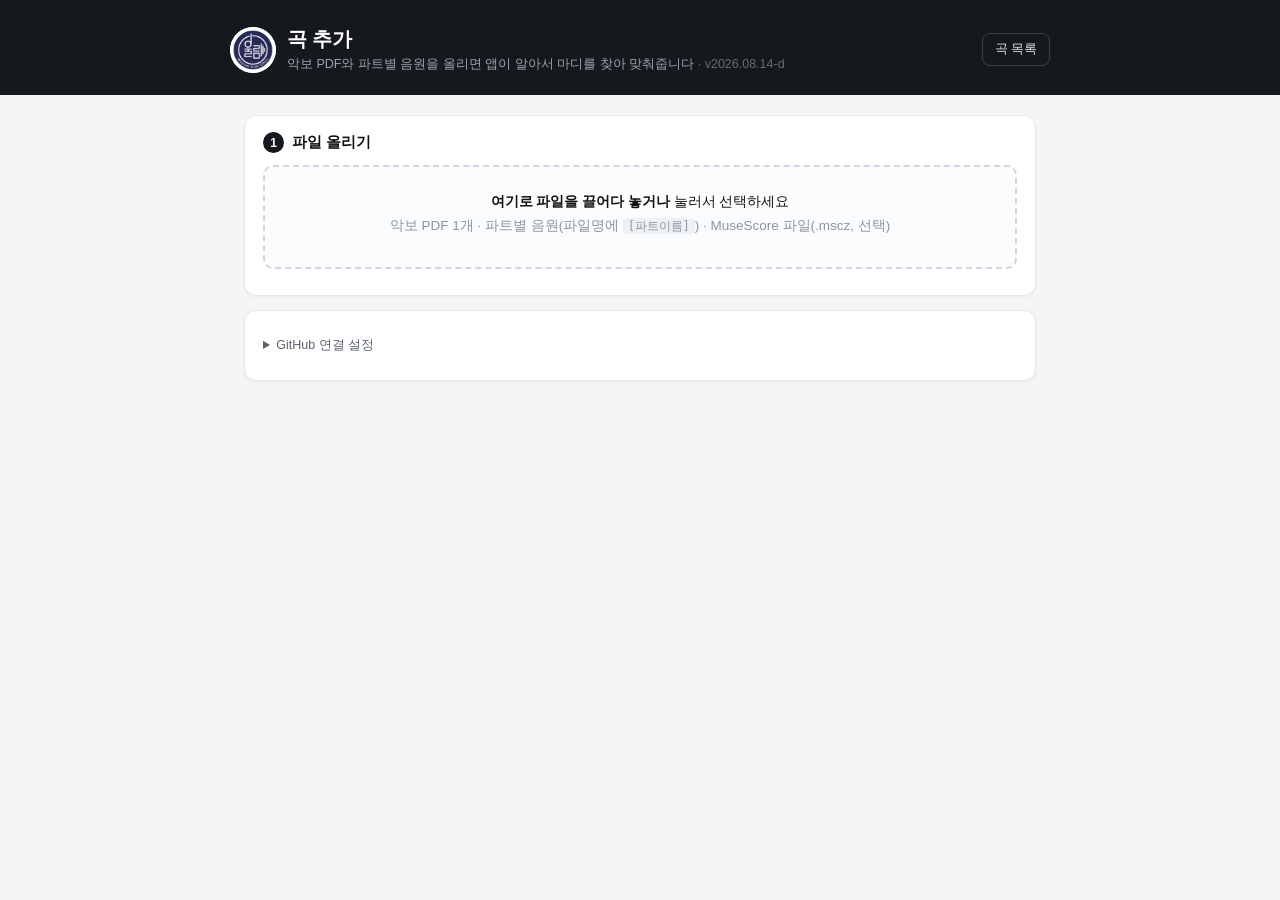
==== add.html @ aa52dc21 "Add files via upload" ====
<!DOCTYPE html>
<html lang="ko">
<head>
<meta charset="utf-8">
<meta name="viewport" content="width=device-width, initial-scale=1, viewport-fit=cover">
<title>곡 추가 — 울림 합창 연습실</title>
<meta name="theme-color" content="#15181d">
<link rel="manifest" href="manifest.webmanifest">
<link rel="apple-touch-icon" href="icon-192.png">
<link rel="icon" href="icon-192.png">
<link rel="stylesheet" href="app.css">
</head>
<body>
<div class="top"><div class="inner"><div class="brand">
  <img src="logo-badge.png" width="46" height="46" alt="">
  <div><h1>곡 추가</h1><p>악보 PDF와 파트별 음원을 올리면 앱이 알아서 마디를 찾아 맞춰줍니다 <span style="opacity:.6">· v2026.08.14-d</span></p></div>
  <a href="index.html" class="btn ghost" style="margin-left:auto">곡 목록</a>
</div></div></div>

<div class="wrap">

  <!-- 1. 파일 -->
  <section class="box">
    <h3><span class="num">1</span> 파일 올리기</h3>
    <div id="drop" class="drop">
      <p><b>여기로 파일을 끌어다 놓거나</b> 눌러서 선택하세요</p>
      <p class="dim">악보 PDF 1개 · 파트별 음원(파일명에 <code>[파트이름]</code>) · MuseScore 파일(.mscz, 선택)</p>
      <input id="files" type="file" multiple accept=".pdf,.mscz,.mscx,audio/*" hidden>
    </div>
    <div id="filelist" class="files"></div>
  </section>

  <!-- 2. 정보 -->
  <section class="box" id="s2" hidden>
    <h3><span class="num">2</span> 곡 정보</h3>
    <div class="grid">
      <label>곡 제목<input id="title" type="text" placeholder="예) When You Believe"></label>
      <label>부제 <span class="dim">(선택)</span><input id="subtitle" type="text" placeholder="예) 울림 어린이합창단"></label>
      <label>주소용 아이디<input id="sid" type="text" placeholder="when-you-believe"></label>
      <label>파트 순서 <span class="dim">(악보 위 → 아래)</span><input id="order" type="text" placeholder="Children,Mum,Dad"></label>
    </div>
  </section>

  <!-- 3. 분석 -->
  <section class="box" id="s3" hidden>
    <h3><span class="num">3</span> 악보 분석</h3>
    <div class="row2">
      <button class="go" id="analyze">분석 시작</button>
      <span class="dim" id="prog"></span>
    </div>
    <div id="result" hidden>
      <div class="stats" id="stats"></div>
      <div class="grid">
        <label>한 단의 오선 수 <span class="dim">(자동)</span><input id="sps" type="number" min="1" max="8" placeholder="자동"></label>
        <label>첫 구간 BPM<input id="bpm" type="number" step="0.25" min="20" max="240"></label>
        <label>1마디 시작 시각(초)<input id="off" type="number" step="0.01"></label>
        <label>&nbsp;<button class="btn wide" id="redo">이 값으로 다시 계산</button></label>
      </div>
      <p class="dim">아래 미리보기에서 마디 상자가 실제 마디와 맞는지, 재생 위치가 악보와 맞는지 확인해주세요.</p>
      <div id="preview" class="preview"></div>
      <div class="row2">
        <button class="btn" id="ptest">▶ 30초 들으며 확인</button>
        <span class="dim" id="ptxt"></span>
      </div>
    </div>
  </section>

  <!-- 4. 저장 -->
  <section class="box" id="s4" hidden>
    <h3><span class="num">4</span> 저장</h3>
    <div class="row2">
      <button class="go" id="save">이 기기에 저장</button>
      <button class="btn" id="zip">폴더 zip 내려받기</button>
      <button class="btn" id="pub">모두에게 공개 (GitHub)</button>
    </div>
    <p class="dim" id="savemsg"></p>


  </section>

  <section class="box">
    <details id="ghbox">
      <summary>GitHub 연결 설정</summary>
      <div class="grid">
        <label>저장소 <span class="dim">(사용자명/저장소명)</span><input id="ghrepo" type="text" placeholder="gungsan0/woolim-choir"></label>
        <label>브랜치<input id="ghbranch" type="text" placeholder="main"></label>
        <label>토큰 <span class="dim">(Contents 쓰기 권한)</span><input id="ghtoken" type="password" placeholder="github_pat_..."></label>
        <label>&nbsp;<button class="btn wide" id="ghtest">연결 확인</button></label>
        <label>&nbsp;<button class="btn wide" id="ghsync">저장소에서 곡 목록 복구</button></label>
      </div>
      <p class="dim"><b>곡 목록 복구</b>는 저장소의 <code>songs/</code> 폴더를 훑어서 <code>songs/index.json</code>을 다시 만듭니다. 앱 파일을 덮어쓰다가 곡 목록이 사라졌을 때 누르면 됩니다.<br>토큰은 이 브라우저에만 저장되며 서버로 보내지 않습니다. GitHub → Settings → Developer settings →
        Fine-grained tokens에서 <b>해당 저장소의 Contents: Read and write</b> 권한만 주면 충분합니다.</p>
    </details>
  </section>

</div>
<script src="vendor/fflate.min.js"></script>
<script type="module" src="add.js"></script>
</body>
</html>
---- app.css ----
:root{
  --bg:#f4f5f7; --panel:#15181d; --line:#2a2f39; --ink:#111; --muted:#6b7280;
}
*{box-sizing:border-box}
html,body{overscroll-behavior-y:none}
body{margin:0;background:var(--bg);color:var(--ink);
  font-family:-apple-system,BlinkMacSystemFont,"Apple SD Gothic Neo","Noto Sans KR",Segoe UI,sans-serif;
  -webkit-text-size-adjust:100%}
a{color:inherit;text-decoration:none}
button{font-family:inherit}

/* ── 랜딩 ───────────────────────────────────── */
.top{background:var(--panel);color:#fff;padding:26px 18px 22px}
.top .inner{max-width:820px;margin:0 auto}
.brand{display:flex;align-items:center;gap:11px}
.brand svg{flex:0 0 auto}
.brand h1{font-size:20px;margin:0;font-weight:700;letter-spacing:-.2px}
.brand p{margin:3px 0 0;font-size:12.5px;color:#9aa3b0}
.wrap{max-width:820px;margin:20px auto 60px;padding:0 14px}
.search{width:100%;padding:11px 14px;border:1px solid #e0e3e8;border-radius:10px;font-size:14px;background:#fff;outline:none}
.search:focus{border-color:#98a3b3}
.list{margin:14px 0 0;display:grid;gap:10px}
.card{display:block;background:#fff;border:1px solid #e6e9ed;border-radius:12px;padding:14px 16px;
  box-shadow:0 1px 3px rgba(0,0,0,.05);transition:.13s;cursor:pointer}
.card:hover{border-color:#c8cfd8;box-shadow:0 3px 12px rgba(0,0,0,.09);transform:translateY(-1px)}
.card h2{margin:0;font-size:16px;font-weight:650;letter-spacing:-.2px}
.card .sub{margin:3px 0 0;font-size:12.5px;color:var(--muted)}
.chips{display:flex;gap:6px;flex-wrap:wrap;margin-top:10px;align-items:center}
.chip{font-size:11.5px;font-weight:650;color:#fff;padding:3px 9px;border-radius:999px}
.meta{font-size:11.5px;color:#98a0ac;margin-left:auto;white-space:nowrap}
.saved{font-size:11.5px;color:#1f9d55;font-weight:650}
.empty{background:#fff;border:1px dashed #d5dae1;border-radius:12px;padding:26px 18px;color:var(--muted);font-size:13.5px;line-height:1.8}
.note{margin-top:26px;font-size:11.5px;color:#98a0ac;line-height:1.8}

/* ── 플레이어 ───────────────────────────────── */
header{position:fixed;top:0;left:0;right:0;z-index:50;background:var(--panel);color:#fff;
  padding:9px 12px;box-shadow:0 2px 14px rgba(0,0,0,.25)}
.row{display:flex;align-items:center;gap:8px;flex-wrap:wrap}
.row + .row{margin-top:8px}
.back{color:#9aa3b0;font-size:18px;padding:0 4px 0 0;line-height:1}
.logo{display:flex;align-items:center;flex:0 0 auto}
.logo img{display:block;border-radius:50%}
.brand img{display:block;border-radius:50%;background:#fff}
.title{font-size:15px;margin:0 6px 0 0;font-weight:600;white-space:nowrap;overflow:hidden;text-overflow:ellipsis;max-width:34vw}
.parts{display:flex;gap:6px;flex-wrap:wrap}
.part{border:1px solid var(--line);background:#1d222a;color:#c8cdd6;padding:7px 14px;border-radius:999px;
  cursor:pointer;font-size:13px;font-weight:600;transition:.15s;-webkit-tap-highlight-color:transparent}
.part:hover{background:#252b35}
.part.on{color:#fff;border-color:transparent}
button.btn{border:1px solid var(--line);background:#1d222a;color:#dfe3ea;padding:6px 10px;border-radius:8px;cursor:pointer;font-size:12.5px}
button.btn:hover{background:#252b35}
button.btn.act{background:#3b4658;color:#fff;border-color:#4a5769}
#play{width:42px;height:42px;border-radius:50%;background:#fff;color:#15181d;font-size:15px;border:none;
  display:flex;align-items:center;justify-content:center;cursor:pointer;flex:0 0 auto}
#bar{flex:1;min-width:140px;height:6px;-webkit-appearance:none;appearance:none;background:#39404c;border-radius:3px;outline:none}
#bar::-webkit-slider-thumb{-webkit-appearance:none;width:15px;height:15px;border-radius:50%;background:#fff;cursor:pointer}
#bar::-moz-range-thumb{width:15px;height:15px;border:0;border-radius:50%;background:#fff}
.mono{font-variant-numeric:tabular-nums;font-size:12px;color:#9aa3b0;white-space:nowrap}
.tag{font-size:12px;color:#ffc94d}
main{max-width:940px;margin:16px auto 70px;padding:0 10px;transition:max-width .15s}
.page{position:relative;margin:0 0 16px;background:#fff;box-shadow:0 1px 8px rgba(0,0,0,.12);border-radius:4px;overflow:hidden}
.page img{display:block;width:100%}
.ov{position:absolute;inset:0}
.hit{position:absolute;cursor:pointer;-webkit-tap-highlight-color:transparent}
.hit:hover{background:rgba(0,0,0,.05)}
.hl{position:absolute;border-radius:4px;pointer-events:none;mix-blend-mode:multiply}
.sys{position:absolute;pointer-events:none;border:1.5px solid rgba(0,0,0,.28);border-radius:5px;background:rgba(0,0,0,.03)}
.ph{position:absolute;width:2px;background:rgba(0,0,0,.55);pointer-events:none}
.loopmark{position:absolute;background:rgba(255,190,0,.28);pointer-events:none;border-radius:3px}
.hint{max-width:940px;margin:14px auto 0;padding:10px 14px;font-size:12.5px;color:#5c6472;background:#fff;
  border:1px solid #e3e6ea;border-radius:8px;line-height:1.8}
kbd{background:#eef0f3;border:1px solid #d7dbe0;border-bottom-width:2px;border-radius:4px;padding:1px 5px;font-size:11px;font-family:inherit}
footer{max-width:940px;margin:0 auto 40px;padding:0 14px;font-size:11.5px;color:#98a0ac;line-height:1.7}
@media (max-width:640px){
  .hint{display:none} .title{display:none}
  header{padding:7px 8px} .row{gap:6px} .row + .row{margin-top:6px}
  .part{padding:6px 11px;font-size:12.5px} button.btn{padding:5px 8px;font-size:11.5px}
  [data-sp="0.6"],[data-sp="0.9"]{display:none} #play{width:38px;height:38px}
  .mono{font-size:11px}
}

/* ── 곡 추가 페이지 ─────────────────────────── */
.btn.ghost{background:transparent;border:1px solid #3a414d;color:#dfe3ea;padding:7px 12px;border-radius:8px;text-decoration:none;font-size:12.5px}
.box{background:#fff;border:1px solid #e6e9ed;border-radius:12px;padding:16px 18px;margin:0 0 14px;box-shadow:0 1px 3px rgba(0,0,0,.05)}
.box h3{margin:0 0 12px;font-size:14.5px;display:flex;align-items:center;gap:8px}
.num{display:inline-flex;width:21px;height:21px;border-radius:50%;background:#15181d;color:#fff;font-size:12px;align-items:center;justify-content:center}
.drop{border:2px dashed #cfd6df;border-radius:10px;padding:26px 16px;text-align:center;cursor:pointer;transition:.13s;background:#fbfcfd}
.drop:hover,.drop.over{border-color:#8b96a5;background:#f4f7fb}
.drop p{margin:0 0 6px;font-size:13.5px}
.dim{color:#8b94a1;font-size:12px}
code{background:#eef1f4;padding:1px 5px;border-radius:4px;font-size:11.5px}
.files{margin-top:10px;display:grid;gap:5px}
.files .f{display:flex;gap:10px;font-size:12.5px;background:#f6f8fa;border-radius:7px;padding:6px 10px}
.files .f b{min-width:104px;color:#3b4453}
.files .f span{color:#6b7280;overflow:hidden;text-overflow:ellipsis;white-space:nowrap}
.grid{display:grid;grid-template-columns:repeat(auto-fit,minmax(200px,1fr));gap:10px}
.grid label{font-size:12px;color:#5c6472;display:flex;flex-direction:column;gap:5px}
.grid input{padding:8px 10px;border:1px solid #dfe3e8;border-radius:8px;font-size:13.5px;outline:none;font-family:inherit}
.grid input:focus{border-color:#98a3b3}
.row2{display:flex;align-items:center;gap:10px;flex-wrap:wrap;margin-bottom:10px}
.go{background:#15181d;color:#fff;border:none;padding:10px 18px;border-radius:9px;font-size:13.5px;font-weight:600;cursor:pointer}
.go:disabled{opacity:.5}
.box .btn{background:#f2f4f7;border:1px solid #dfe3e8;color:#2b313a}
.box .btn:hover{background:#e9edf2}
.btn.wide{width:100%;padding:8px}
.stats{display:grid;gap:6px;margin:4px 0 14px}
.stats div{font-size:13px;display:flex;gap:10px}
.stats span{min-width:52px;color:#8b94a1;font-size:12px}
.stats .ok{color:#1f9d55}.stats .warn{color:#d97706}
.preview{display:grid;gap:12px;margin:12px 0}
.pv{position:relative;border:1px solid #e6e9ed;border-radius:6px;overflow:hidden;background:#fff}
.pv img{display:block;width:100%}
.pv i{position:absolute;display:block}
.pv span{position:absolute;font-size:9px;color:#c0392b;transform:translateY(-100%)}
.pv.cue::after{content:'';position:absolute;left:var(--x);width:var(--w);top:var(--y);height:var(--h);
  border:2px solid #111;border-radius:5px;background:rgba(0,0,0,.05)}
details summary{cursor:pointer;font-size:12.5px;color:#5c6472;margin:10px 0}
.wrap .add{display:inline-flex;align-items:center;gap:6px;background:#15181d;color:#fff;padding:11px 16px;border-radius:9px;
  font-size:13px;font-weight:600;margin-left:auto;white-space:nowrap;flex:0 0 auto}
.toolbar{display:flex;align-items:center;gap:10px;margin-bottom:2px}
.toolbar .search{flex:1 1 auto;min-width:0}

.del{border:1px solid #e2e6eb;background:#fff;color:#7b8390;font-size:11.5px;line-height:1;cursor:pointer;
  padding:5px 9px;border-radius:7px;margin-left:8px}
.del:hover{background:#f2f4f7;color:#2b313a;border-color:#cfd6df}
.del.danger:hover{background:#fdeceb;color:#c0392b;border-color:#f2c3bf}
.del:disabled{opacity:.6}
.chips .meta{margin-left:auto}
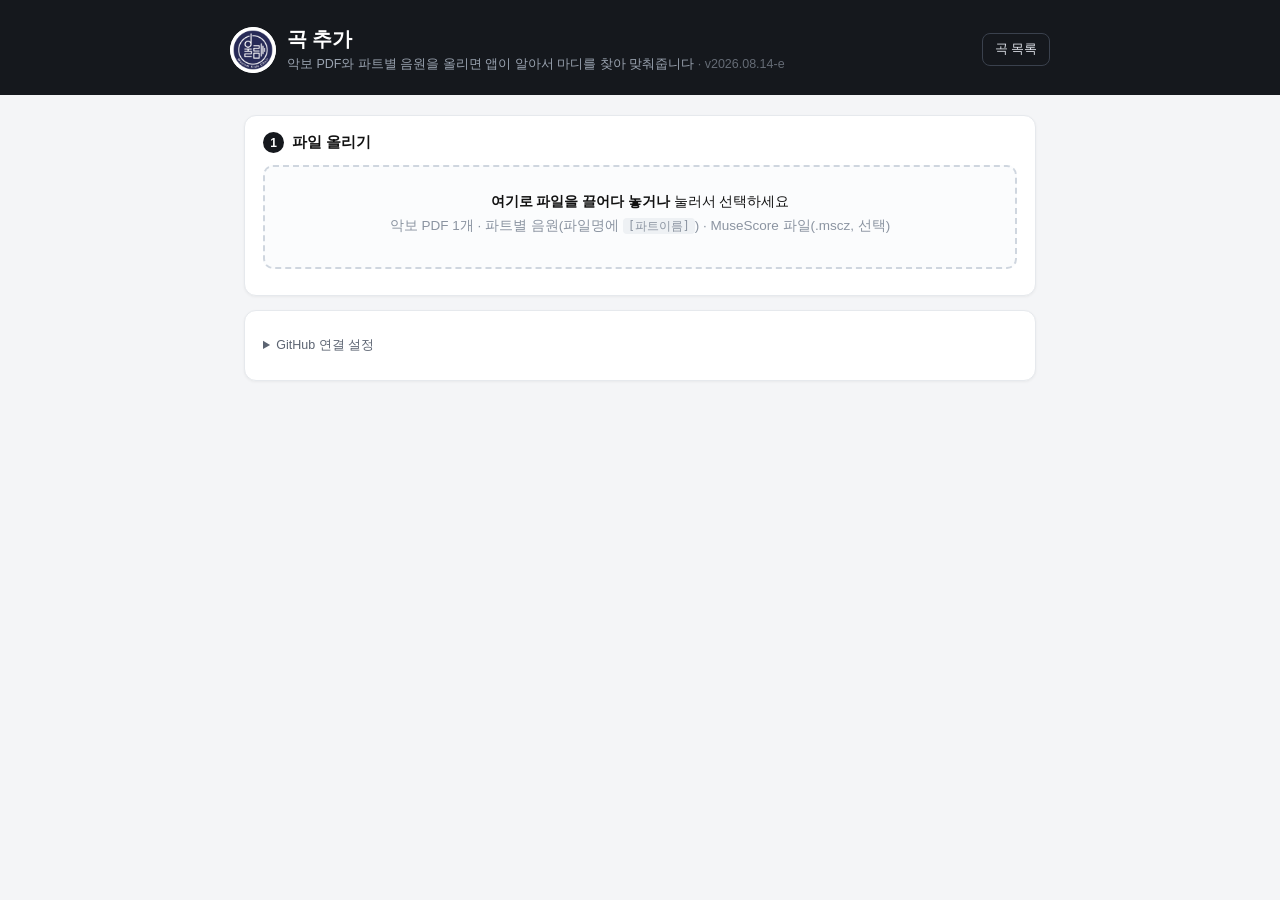
==== commit f3f96dad: "Add files via upload" ====
--- a/add.html
+++ b/add.html
@@ -13,7 +13,7 @@
 <body>
 <div class="top"><div class="inner"><div class="brand">
   <img src="logo-badge.png" width="46" height="46" alt="">
-  <div><h1>곡 추가</h1><p>악보 PDF와 파트별 음원을 올리면 앱이 알아서 마디를 찾아 맞춰줍니다 <span style="opacity:.6">· v2026.08.14-d</span></p></div>
+  <div><h1>곡 추가</h1><p>악보 PDF와 파트별 음원을 올리면 앱이 알아서 마디를 찾아 맞춰줍니다 <span style="opacity:.6">· v2026.08.14-e</span></p></div>
   <a href="index.html" class="btn ghost" style="margin-left:auto">곡 목록</a>
 </div></div></div>
 
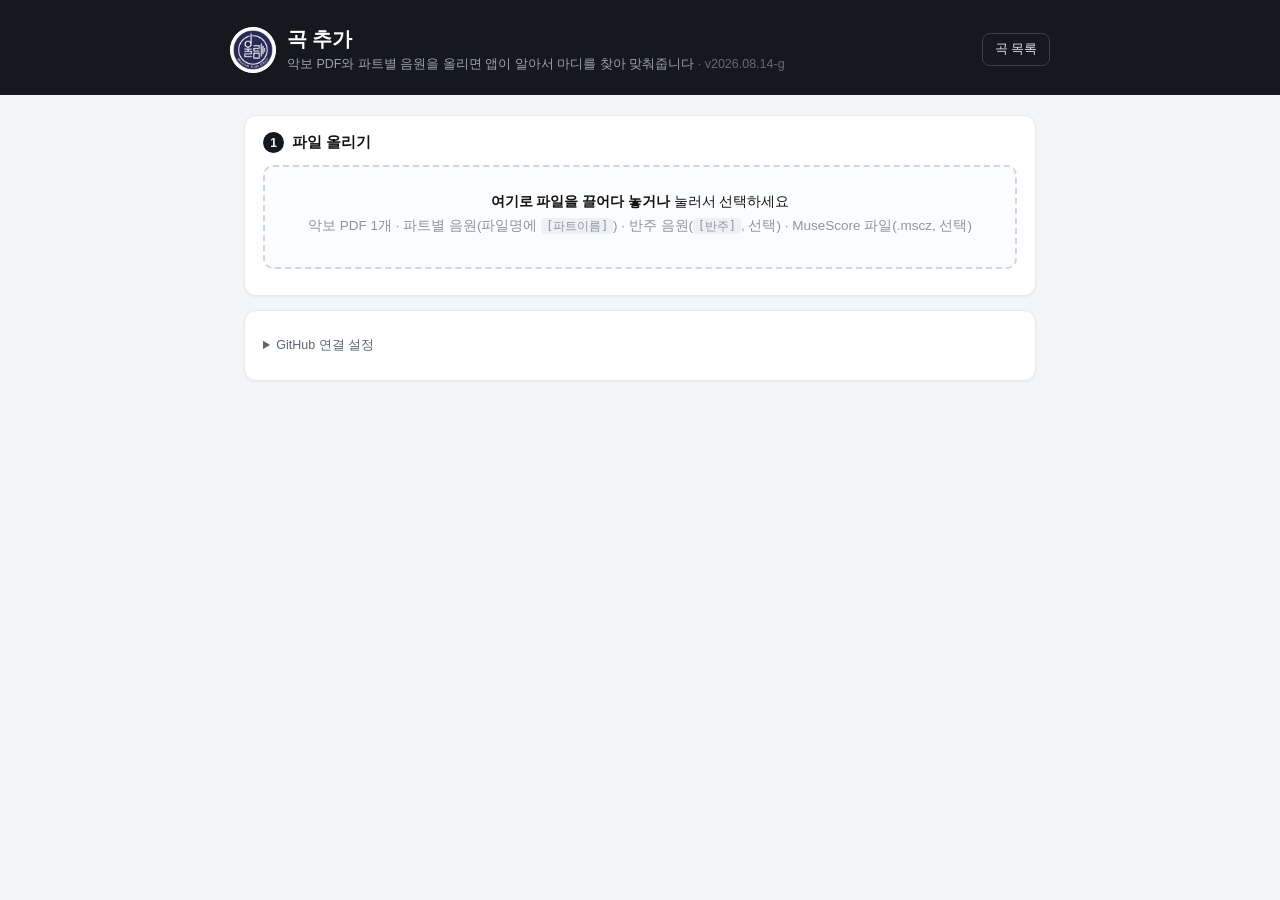
==== commit f81e35b1: "Add files via upload" ====
--- a/add.html
+++ b/add.html
@@ -13,7 +13,7 @@
 <body>
 <div class="top"><div class="inner"><div class="brand">
   <img src="logo-badge.png" width="46" height="46" alt="">
-  <div><h1>곡 추가</h1><p>악보 PDF와 파트별 음원을 올리면 앱이 알아서 마디를 찾아 맞춰줍니다 <span style="opacity:.6">· v2026.08.14-e</span></p></div>
+  <div><h1>곡 추가</h1><p>악보 PDF와 파트별 음원을 올리면 앱이 알아서 마디를 찾아 맞춰줍니다 <span style="opacity:.6">· v2026.08.14-g</span></p></div>
   <a href="index.html" class="btn ghost" style="margin-left:auto">곡 목록</a>
 </div></div></div>
 
@@ -24,7 +24,7 @@
     <h3><span class="num">1</span> 파일 올리기</h3>
     <div id="drop" class="drop">
       <p><b>여기로 파일을 끌어다 놓거나</b> 눌러서 선택하세요</p>
-      <p class="dim">악보 PDF 1개 · 파트별 음원(파일명에 <code>[파트이름]</code>) · MuseScore 파일(.mscz, 선택)</p>
+      <p class="dim">악보 PDF 1개 · 파트별 음원(파일명에 <code>[파트이름]</code>) · 반주 음원(<code>[반주]</code>, 선택) · MuseScore 파일(.mscz, 선택)</p>
       <input id="files" type="file" multiple accept=".pdf,.mscz,.mscx,audio/*" hidden>
     </div>
     <div id="filelist" class="files"></div>
@@ -38,6 +38,7 @@
       <label>부제 <span class="dim">(선택)</span><input id="subtitle" type="text" placeholder="예) 울림 어린이합창단"></label>
       <label>주소용 아이디<input id="sid" type="text" placeholder="when-you-believe"></label>
       <label>파트 순서 <span class="dim">(악보 위 → 아래)</span><input id="order" type="text" placeholder="Children,Mum,Dad"></label>
+      <label>반주 음원 <span class="dim">(선택 · 파트와 함께 깔립니다)</span><input id="acc" type="text" placeholder="예) 반주"></label>
     </div>
   </section>
 
--- a/app.css
+++ b/app.css
@@ -126,3 +126,7 @@
 .del.danger:hover{background:#fdeceb;color:#c0392b;border-color:#f2c3bf}
 .del:disabled{opacity:.6}
 .chips .meta{margin-left:auto}
+
+.vol{width:76px;height:5px;-webkit-appearance:none;appearance:none;background:#39404c;border-radius:3px;outline:none;flex:0 0 auto}
+.vol::-webkit-slider-thumb{-webkit-appearance:none;width:13px;height:13px;border-radius:50%;background:#fff;cursor:pointer}
+.vol::-moz-range-thumb{width:13px;height:13px;border:0;border-radius:50%;background:#fff}
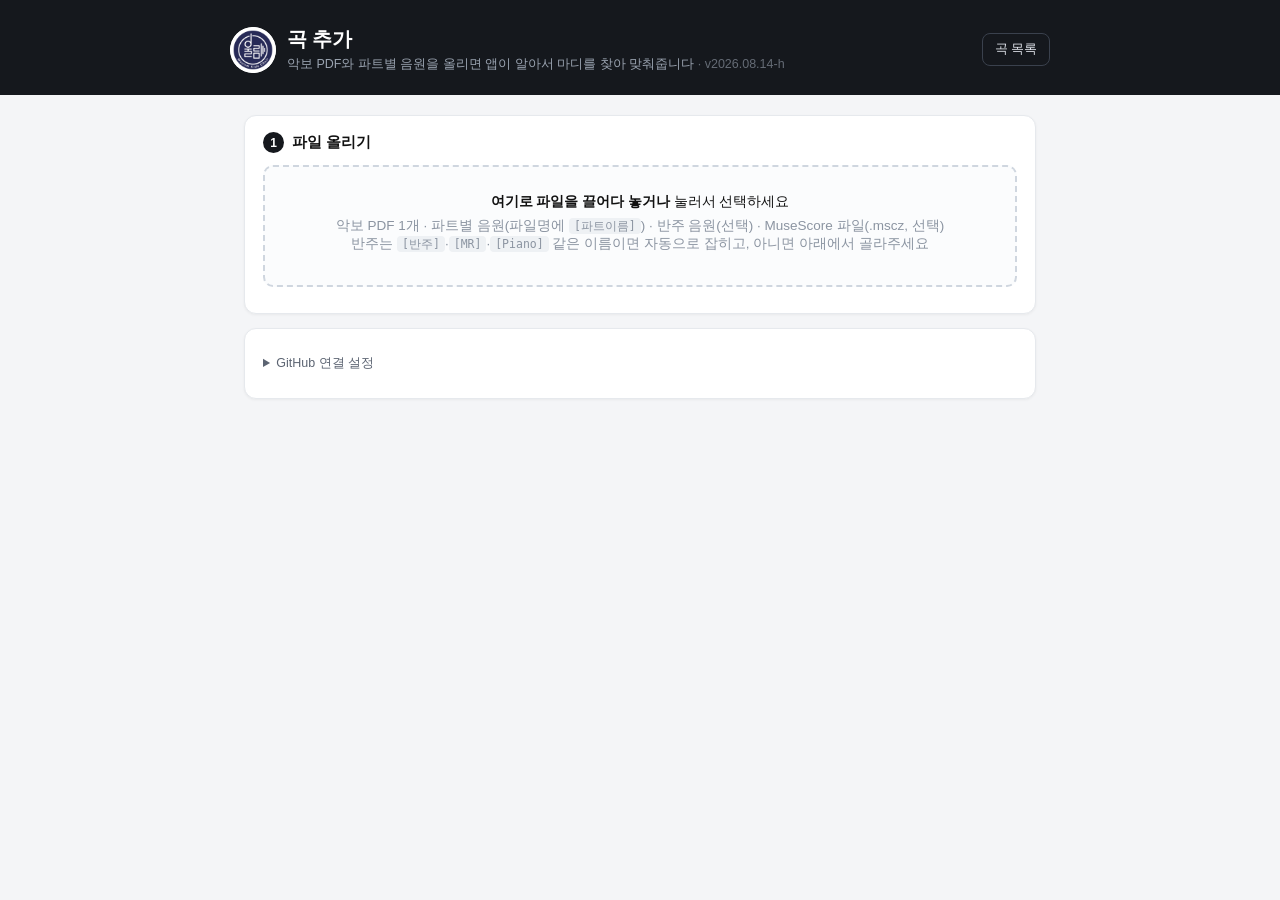
==== commit 1be3b8d3: "Add files via upload" ====
--- a/add.html
+++ b/add.html
@@ -13,7 +13,7 @@
 <body>
 <div class="top"><div class="inner"><div class="brand">
   <img src="logo-badge.png" width="46" height="46" alt="">
-  <div><h1>곡 추가</h1><p>악보 PDF와 파트별 음원을 올리면 앱이 알아서 마디를 찾아 맞춰줍니다 <span style="opacity:.6">· v2026.08.14-g</span></p></div>
+  <div><h1>곡 추가</h1><p>악보 PDF와 파트별 음원을 올리면 앱이 알아서 마디를 찾아 맞춰줍니다 <span style="opacity:.6">· v2026.08.14-h</span></p></div>
   <a href="index.html" class="btn ghost" style="margin-left:auto">곡 목록</a>
 </div></div></div>
 
@@ -24,7 +24,7 @@
     <h3><span class="num">1</span> 파일 올리기</h3>
     <div id="drop" class="drop">
       <p><b>여기로 파일을 끌어다 놓거나</b> 눌러서 선택하세요</p>
-      <p class="dim">악보 PDF 1개 · 파트별 음원(파일명에 <code>[파트이름]</code>) · 반주 음원(<code>[반주]</code>, 선택) · MuseScore 파일(.mscz, 선택)</p>
+      <p class="dim">악보 PDF 1개 · 파트별 음원(파일명에 <code>[파트이름]</code>) · 반주 음원(선택) · MuseScore 파일(.mscz, 선택)<br>반주는 <code>[반주]</code>·<code>[MR]</code>·<code>[Piano]</code> 같은 이름이면 자동으로 잡히고, 아니면 아래에서 골라주세요</p>
       <input id="files" type="file" multiple accept=".pdf,.mscz,.mscx,audio/*" hidden>
     </div>
     <div id="filelist" class="files"></div>
@@ -38,7 +38,8 @@
       <label>부제 <span class="dim">(선택)</span><input id="subtitle" type="text" placeholder="예) 울림 어린이합창단"></label>
       <label>주소용 아이디<input id="sid" type="text" placeholder="when-you-believe"></label>
       <label>파트 순서 <span class="dim">(악보 위 → 아래)</span><input id="order" type="text" placeholder="Children,Mum,Dad"></label>
-      <label>반주 음원 <span class="dim">(선택 · 파트와 함께 깔립니다)</span><input id="acc" type="text" placeholder="예) 반주"></label>
+      <label>반주 음원 <span class="dim">(선택 · 파트와 함께 깔립니다)</span>
+        <select id="acc"><option value="">없음</option></select></label>
     </div>
   </section>
 
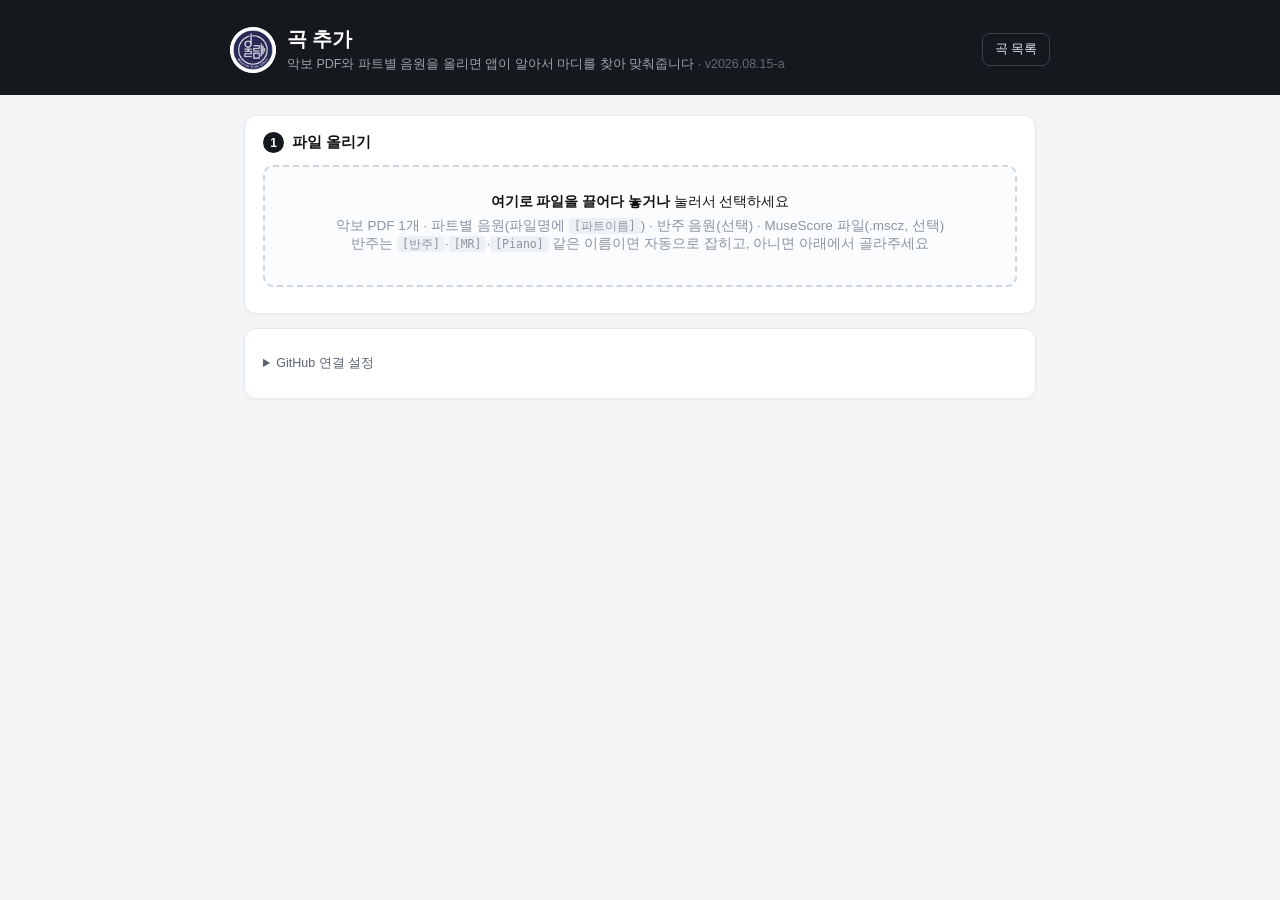
==== commit 6aea6bd9: "Add files via upload" ====
--- a/add.html
+++ b/add.html
@@ -13,7 +13,7 @@
 <body>
 <div class="top"><div class="inner"><div class="brand">
   <img src="logo-badge.png" width="46" height="46" alt="">
-  <div><h1>곡 추가</h1><p>악보 PDF와 파트별 음원을 올리면 앱이 알아서 마디를 찾아 맞춰줍니다 <span style="opacity:.6">· v2026.08.14-h</span></p></div>
+  <div><h1>곡 추가</h1><p>악보 PDF와 파트별 음원을 올리면 앱이 알아서 마디를 찾아 맞춰줍니다 <span style="opacity:.6">· v2026.08.15-a</span></p></div>
   <a href="index.html" class="btn ghost" style="margin-left:auto">곡 목록</a>
 </div></div></div>
 
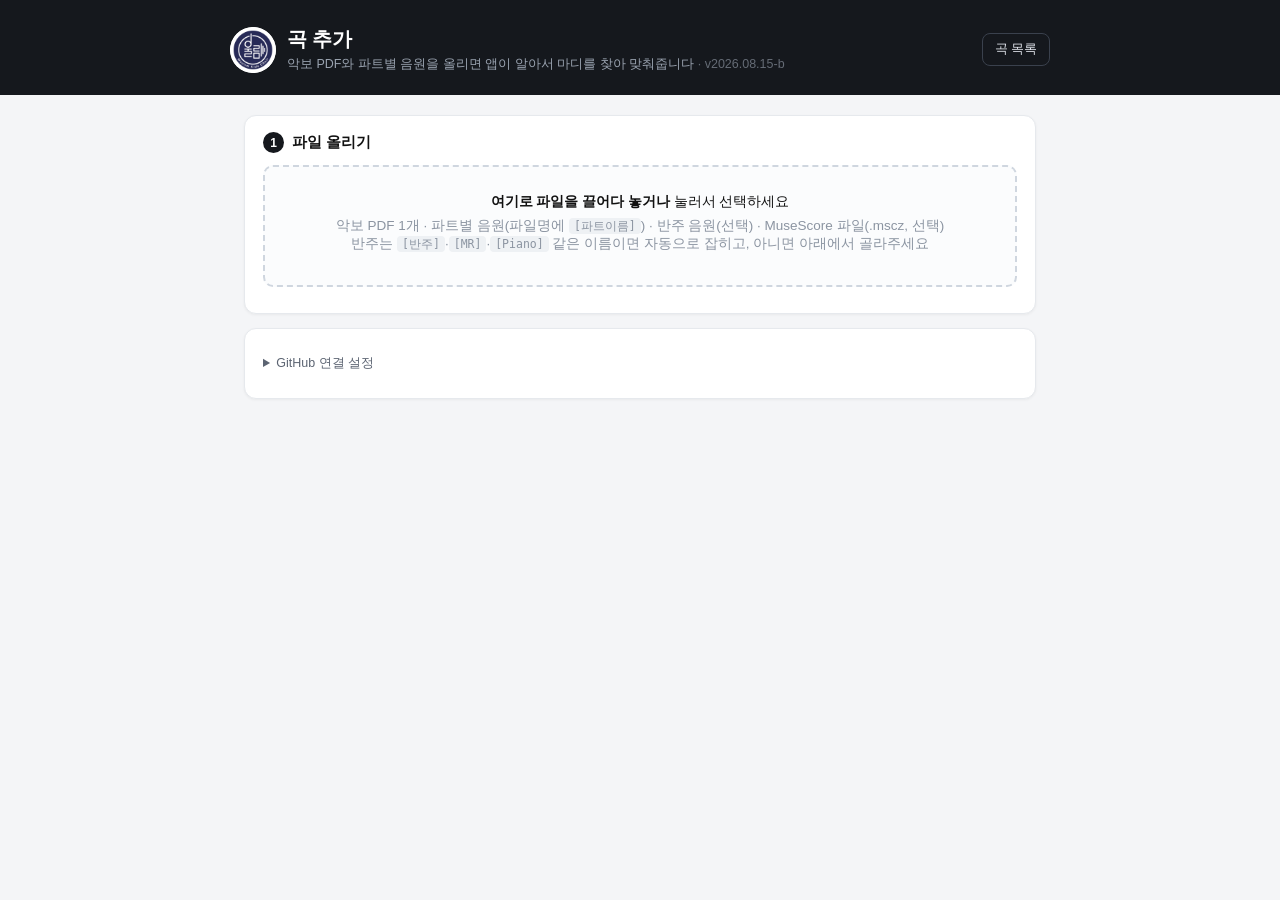
==== commit a8ccc7dd: "Add files via upload" ====
--- a/add.html
+++ b/add.html
@@ -13,7 +13,7 @@
 <body>
 <div class="top"><div class="inner"><div class="brand">
   <img src="logo-badge.png" width="46" height="46" alt="">
-  <div><h1>곡 추가</h1><p>악보 PDF와 파트별 음원을 올리면 앱이 알아서 마디를 찾아 맞춰줍니다 <span style="opacity:.6">· v2026.08.15-a</span></p></div>
+  <div><h1>곡 추가</h1><p>악보 PDF와 파트별 음원을 올리면 앱이 알아서 마디를 찾아 맞춰줍니다 <span style="opacity:.6">· v2026.08.15-b</span></p></div>
   <a href="index.html" class="btn ghost" style="margin-left:auto">곡 목록</a>
 </div></div></div>
 
@@ -90,6 +90,7 @@
         <label>&nbsp;<button class="btn wide" id="ghtest">연결 확인</button></label>
         <label>&nbsp;<button class="btn wide" id="ghsync">저장소에서 곡 목록 복구</button></label>
       </div>
+      <p class="dim" id="ghmsg" style="min-height:1.2em;color:#2b313a"></p>
       <p class="dim"><b>곡 목록 복구</b>는 저장소의 <code>songs/</code> 폴더를 훑어서 <code>songs/index.json</code>을 다시 만듭니다. 앱 파일을 덮어쓰다가 곡 목록이 사라졌을 때 누르면 됩니다.<br>토큰은 이 브라우저에만 저장되며 서버로 보내지 않습니다. GitHub → Settings → Developer settings →
         Fine-grained tokens에서 <b>해당 저장소의 Contents: Read and write</b> 권한만 주면 충분합니다.</p>
     </details>
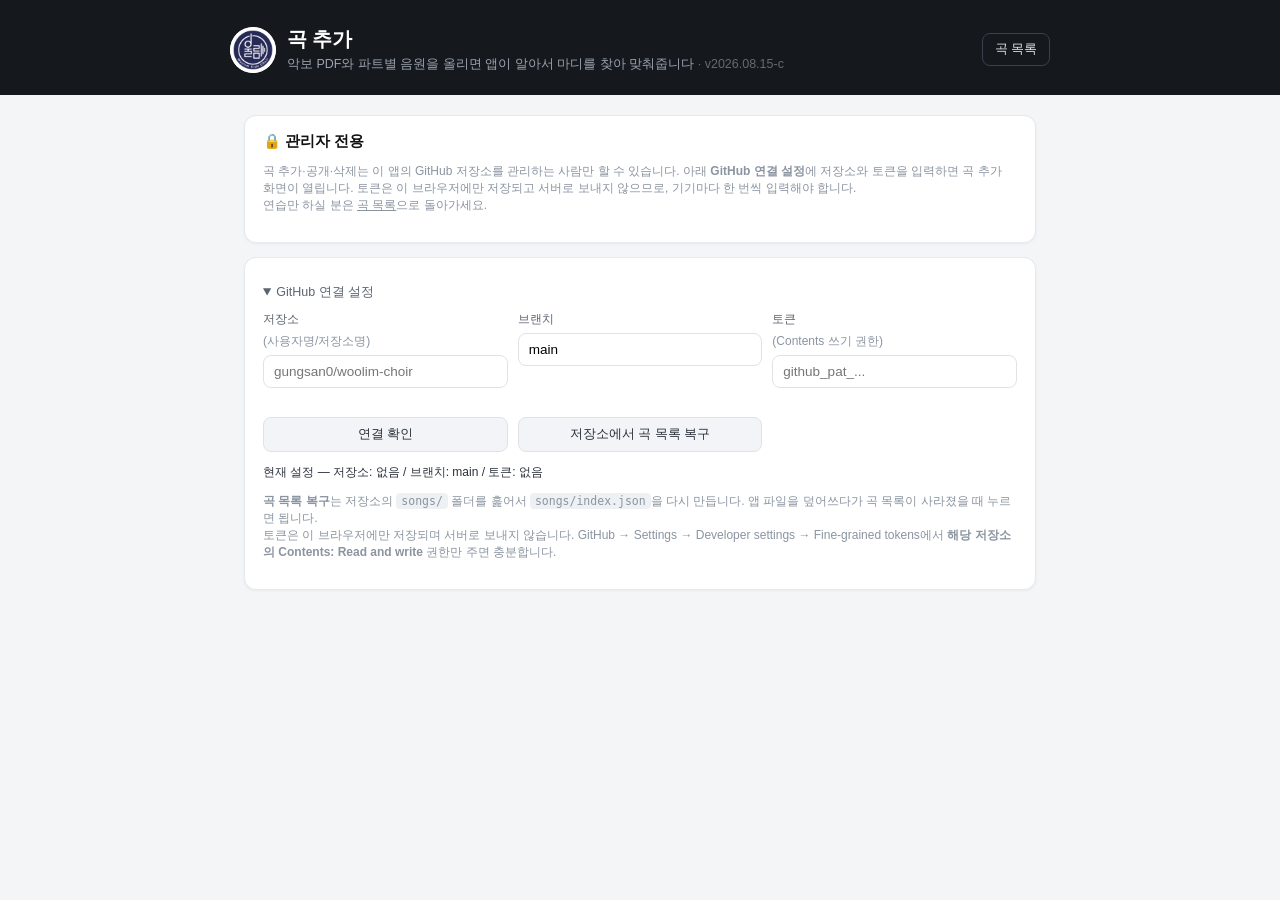
==== commit 06c7baae: "Restrict song add/delete UI to the repository owner Publishing and deleting shared songs already req" ====
--- a/add.html
+++ b/add.html
@@ -13,14 +13,23 @@
 <body>
 <div class="top"><div class="inner"><div class="brand">
   <img src="logo-badge.png" width="46" height="46" alt="">
-  <div><h1>곡 추가</h1><p>악보 PDF와 파트별 음원을 올리면 앱이 알아서 마디를 찾아 맞춰줍니다 <span style="opacity:.6">· v2026.08.15-b</span></p></div>
+  <div><h1>곡 추가</h1><p>악보 PDF와 파트별 음원을 올리면 앱이 알아서 마디를 찾아 맞춰줍니다 <span style="opacity:.6">· v2026.08.15-c</span></p></div>
   <a href="index.html" class="btn ghost" style="margin-left:auto">곡 목록</a>
 </div></div></div>
 
 <div class="wrap">
 
+  <!-- 관리자가 아닐 때 보이는 안내 -->
+  <section class="box" id="lock" hidden>
+    <h3>🔒 관리자 전용</h3>
+    <p class="dim">곡 추가·공개·삭제는 이 앱의 GitHub 저장소를 관리하는 사람만 할 수 있습니다.
+      아래 <b>GitHub 연결 설정</b>에 저장소와 토큰을 입력하면 곡 추가 화면이 열립니다.
+      토큰은 이 브라우저에만 저장되고 서버로 보내지 않으므로, 기기마다 한 번씩 입력해야 합니다.<br>
+      연습만 하실 분은 <a href="index.html" style="text-decoration:underline">곡 목록</a>으로 돌아가세요.</p>
+  </section>
+
   <!-- 1. 파일 -->
-  <section class="box">
+  <section class="box" data-owner hidden>
     <h3><span class="num">1</span> 파일 올리기</h3>
     <div id="drop" class="drop">
       <p><b>여기로 파일을 끌어다 놓거나</b> 눌러서 선택하세요</p>
--- a/app.css
+++ b/app.css
@@ -2,6 +2,7 @@
   --bg:#f4f5f7; --panel:#15181d; --line:#2a2f39; --ink:#111; --muted:#6b7280;
 }
 *{box-sizing:border-box}
+[hidden]{display:none!important}   /* .add 처럼 display 를 지정한 요소도 확실히 숨기기 위해 */
 html,body{overscroll-behavior-y:none}
 body{margin:0;background:var(--bg);color:var(--ink);
   font-family:-apple-system,BlinkMacSystemFont,"Apple SD Gothic Neo","Noto Sans KR",Segoe UI,sans-serif;
@@ -29,6 +30,9 @@
 .chip{font-size:11.5px;font-weight:650;color:#fff;padding:3px 9px;border-radius:999px}
 .meta{font-size:11.5px;color:#98a0ac;margin-left:auto;white-space:nowrap}
 .saved{font-size:11.5px;color:#1f9d55;font-weight:650}
+.scope{font-size:11.5px;font-weight:650;white-space:nowrap}
+.scope.pub{color:#2f6fe0}
+.scope.only{color:#e08a1e}
 .empty{background:#fff;border:1px dashed #d5dae1;border-radius:12px;padding:26px 18px;color:var(--muted);font-size:13.5px;line-height:1.8}
 .note{margin-top:26px;font-size:11.5px;color:#98a0ac;line-height:1.8}
 
@@ -65,7 +69,6 @@
 .hit:hover{background:rgba(0,0,0,.05)}
 .hl{position:absolute;border-radius:4px;pointer-events:none;mix-blend-mode:multiply}
 .sys{position:absolute;pointer-events:none;border:1.5px solid rgba(0,0,0,.28);border-radius:5px;background:rgba(0,0,0,.03)}
-.ph{position:absolute;width:2px;background:rgba(0,0,0,.55);pointer-events:none}
 .loopmark{position:absolute;background:rgba(255,190,0,.28);pointer-events:none;border-radius:3px}
 .hint{max-width:940px;margin:14px auto 0;padding:10px 14px;font-size:12.5px;color:#5c6472;background:#fff;
   border:1px solid #e3e6ea;border-radius:8px;line-height:1.8}
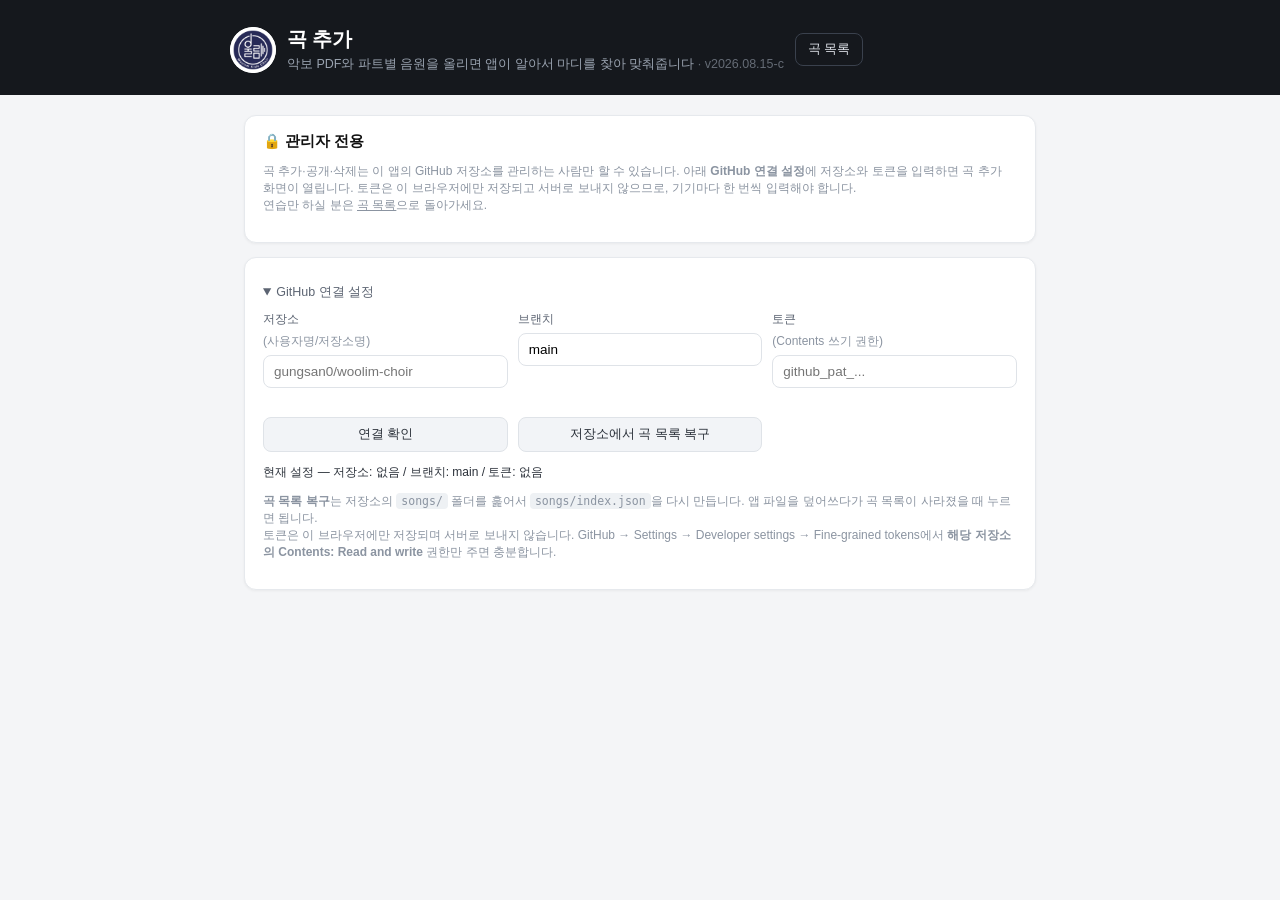
==== commit 1932cda5: "Account for fermata lengthening when computing measure times The rendered audio holds fermata notes " ====
--- a/add.html
+++ b/add.html
@@ -65,6 +65,7 @@
         <label>한 단의 오선 수 <span class="dim">(자동)</span><input id="sps" type="number" min="1" max="8" placeholder="자동"></label>
         <label>첫 구간 BPM<input id="bpm" type="number" step="0.25" min="20" max="240"></label>
         <label>1마디 시작 시각(초)<input id="off" type="number" step="0.01"></label>
+        <label id="ferbox" hidden>늘임표 <span class="dim">(MuseScore 파일 필요)</span><select id="fer"><option value="auto">음원에서 길이 측정 (권장)</option><option value="note">붙은 음표 길이만큼</option><option value="off">반영 안 함</option></select></label>
         <label>&nbsp;<button class="btn wide" id="redo">이 값으로 다시 계산</button></label>
       </div>
       <p class="dim">아래 미리보기에서 마디 상자가 실제 마디와 맞는지, 재생 위치가 악보와 맞는지 확인해주세요.</p>
--- a/app.css
+++ b/app.css
@@ -12,7 +12,8 @@
 
 /* ── 랜딩 ───────────────────────────────────── */
 .top{background:var(--panel);color:#fff;padding:26px 18px 22px}
-.top .inner{max-width:820px;margin:0 auto}
+.top .inner{max-width:820px;margin:0 auto;display:flex;align-items:center;justify-content:space-between;gap:12px}
+.langbtn{flex:0 0 auto;white-space:nowrap;font-weight:600}
 .brand{display:flex;align-items:center;gap:11px}
 .brand svg{flex:0 0 auto}
 .brand h1{font-size:20px;margin:0;font-weight:700;letter-spacing:-.2px}
